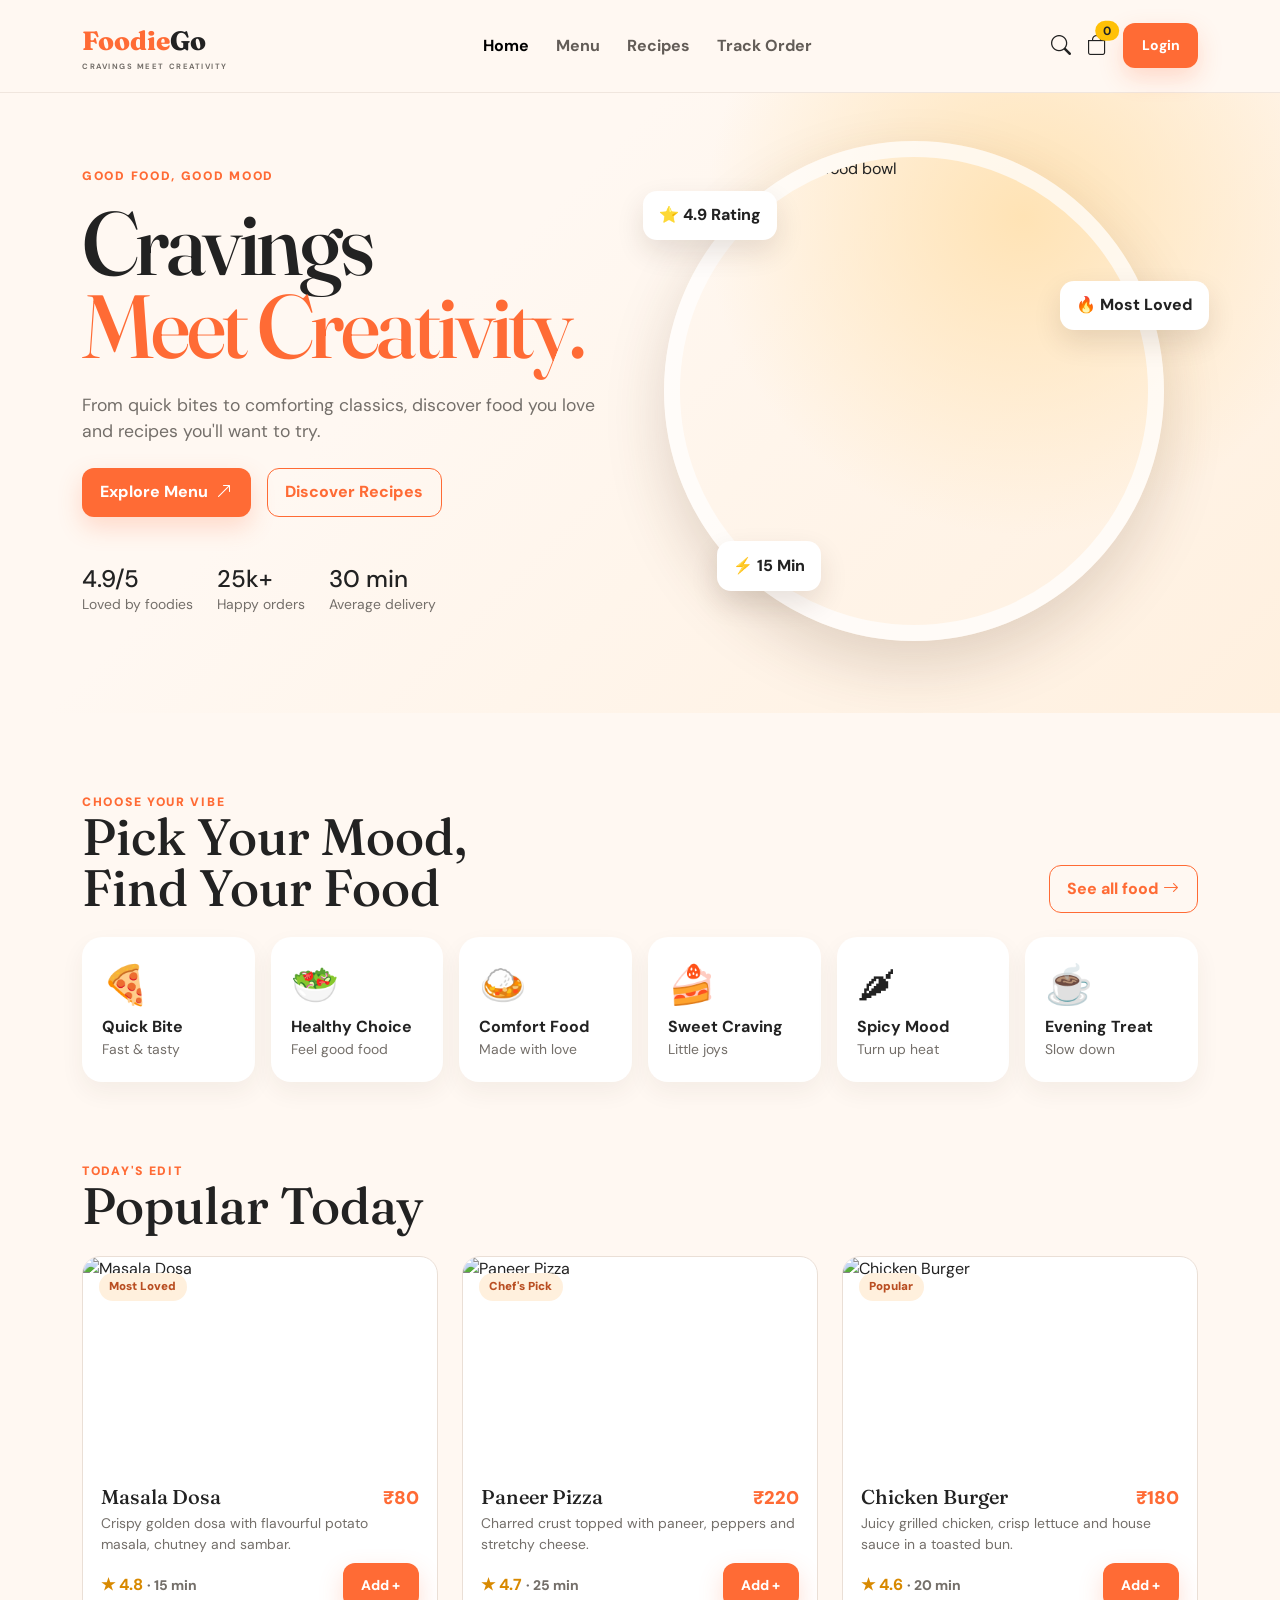
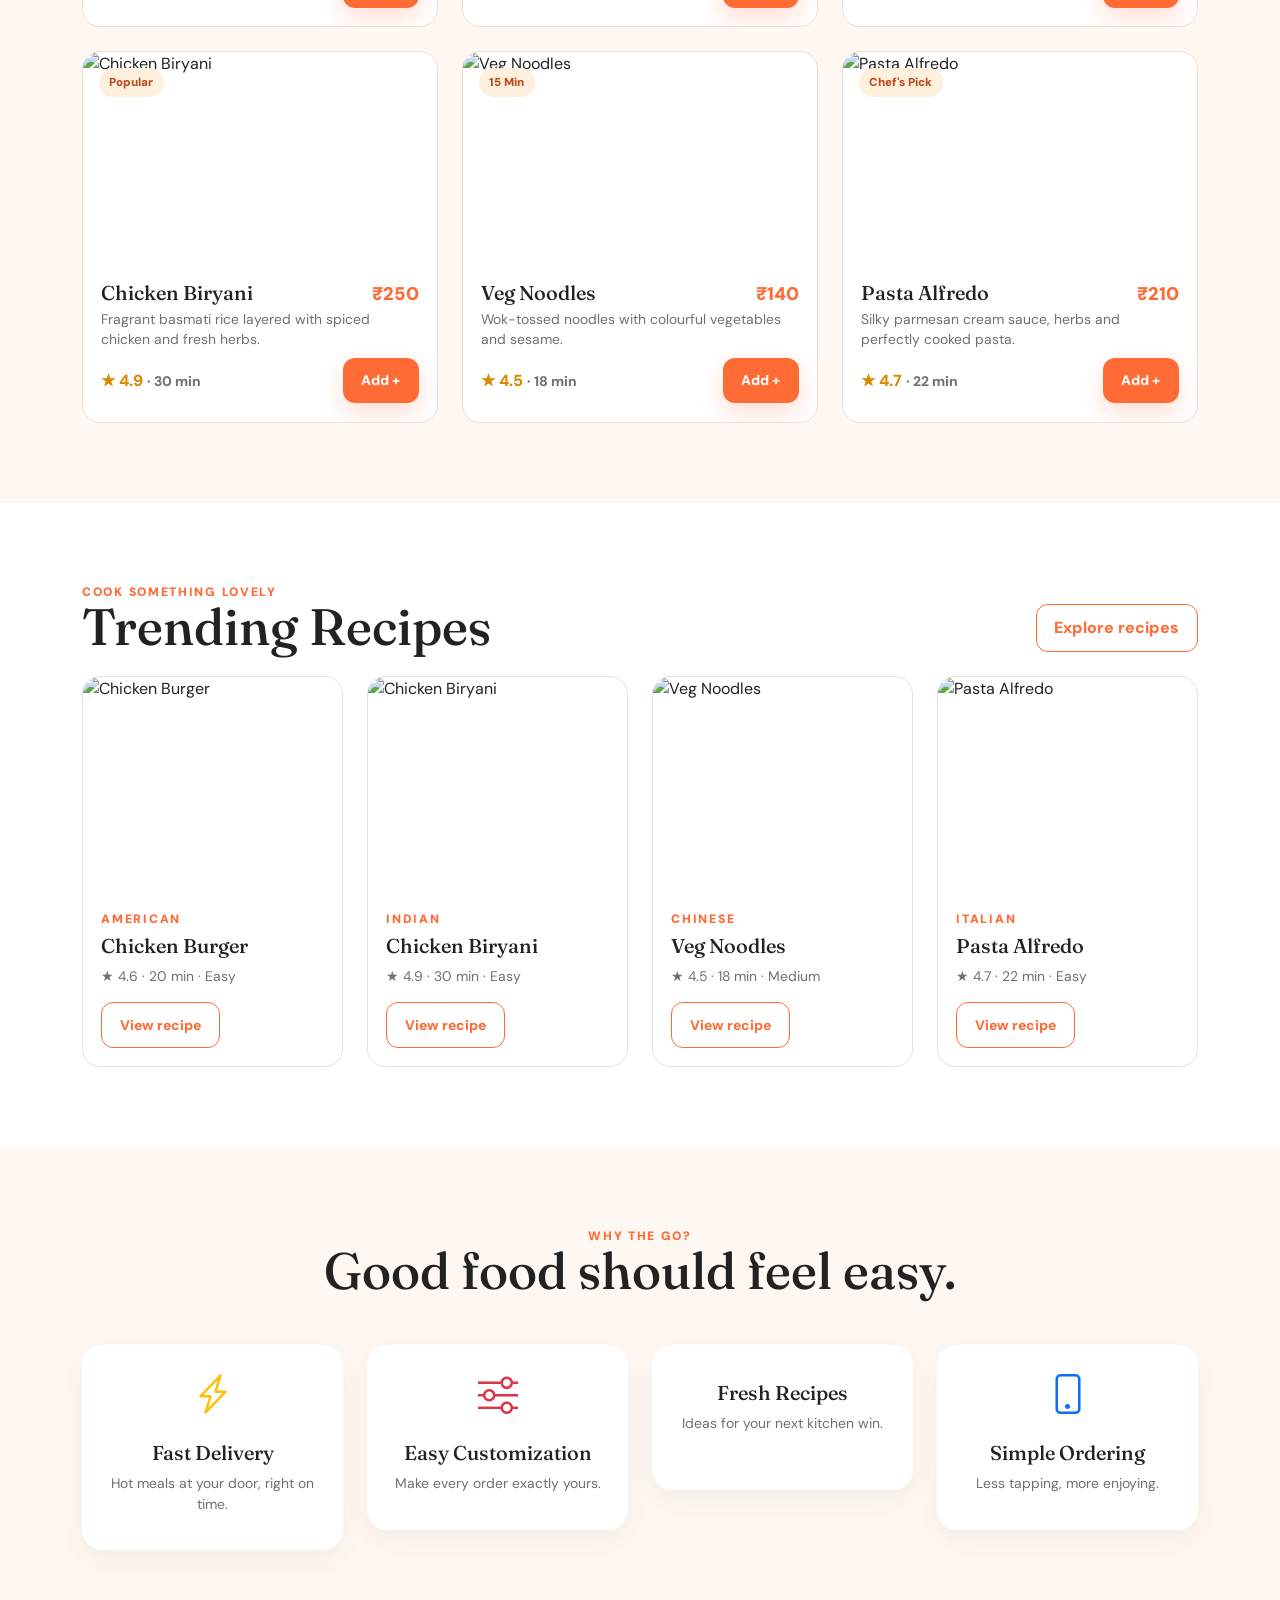
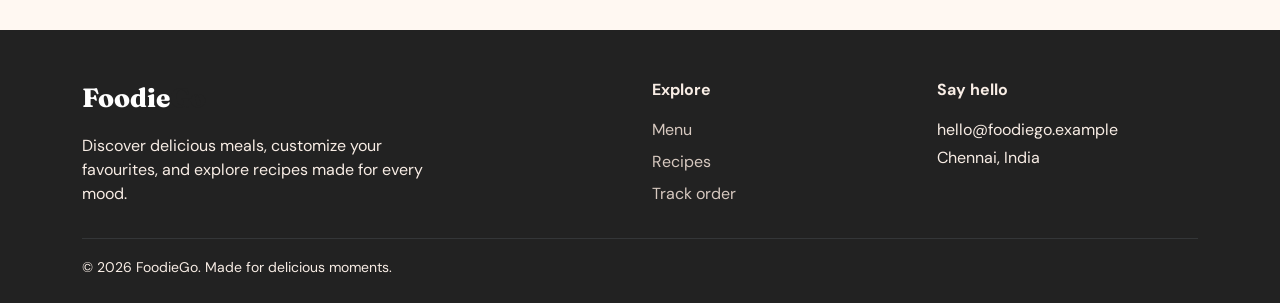
==== index.html @ 3ab52928 "Initial commit - FoodieGo project" ====
<!doctype html>
<html lang="en">

<head>
    <meta charset="utf-8">
    <meta name="viewport" content="width=device-width, initial-scale=1">
    <title>FoodieGo | Cravings Meet Creativity</title>
        <base href="/">
    <link rel="preconnect" href="https://fonts.googleapis.com">
    <link
        href="https://fonts.googleapis.com/css2?family=DM+Sans:wght@400;500;700;800&family=Fraunces:opsz,wght@9..144,600;9..144,800&display=swap"
        rel="stylesheet">
    <link href="https://cdn.jsdelivr.net/npm/bootstrap@5.3.3/dist/css/bootstrap.min.css" rel="stylesheet">
    <link href="https://cdn.jsdelivr.net/npm/bootstrap-icons@1.11.3/font/bootstrap-icons.css" rel="stylesheet">
    <link rel="stylesheet" href="css/style.css">
</head>

<body data-page="home">
    <nav class="navbar navbar-expand-lg sticky-top">
        <div class="container py-2"><a class="navbar-brand brand" href="index.html">Foodie<span>Go</span><small
                    class="d-block text-uppercase"
                    style="font:700 .48rem 'DM Sans';letter-spacing:.2em;color:#746f6a">cravings meet
                    creativity</small></a><button class="navbar-toggler" data-bs-toggle="collapse"
                data-bs-target="#nav"><span class="navbar-toggler-icon"></span></button>
            <div id="nav" class="collapse navbar-collapse">
                <ul class="navbar-nav mx-auto">
                    <li><a class="nav-link active" href="index.html">Home</a></li>
                    <li><a class="nav-link" href="menu.html">Menu</a></li>
                    <li><a class="nav-link" href="recipe.html">Recipes</a></li>
                    <li><a class="nav-link" href="tracking.html">Track Order</a></li>
                </ul>
                <div class="d-flex align-items-center gap-3"><a href="menu.html" aria-label="Search"><i
                            class="bi bi-search fs-5"></i></a><a href="cart.html" class="position-relative"
                        aria-label="Cart"><i class="bi bi-bag fs-5"></i><span
                            class="cart-count position-absolute top-0 start-100 translate-middle badge rounded-pill bg-warning text-dark">0</span></a><a
                        class="btn btn-brand btn-sm" href="login.html">Login</a></div>
            </div>
        </div>
    </nav>
    <main>
        <section class="hero">
            <div class="container py-5">
                <div class="row align-items-center g-5">
                    <div class="col-lg-6">
                        <div class="eyebrow mb-3">Good food, good mood</div>
                        <h1>Cravings<br><em>Meet Creativity.</em></h1>
                        <p class="hero-copy mt-4">From quick bites to comforting classics, discover food you love and
                            recipes you'll want to try.</p>
                        <div class="d-flex flex-wrap gap-3 mt-4"><a class="btn btn-brand" href="menu.html">Explore Menu
                                <i class="bi bi-arrow-up-right ms-1"></i></a><a class="btn btn-outline-brand"
                                href="recipe.html">Discover Recipes</a></div>
                        <div class="d-flex gap-4 mt-5">
                            <div><strong class="h4">4.9/5</strong><small class="d-block meta">Loved by foodies</small>
                            </div>
                            <div><strong class="h4">25k+</strong><small class="d-block meta">Happy orders</small></div>
                            <div><strong class="h4">30 min</strong><small class="d-block meta">Average delivery</small>
                            </div>
                        </div>
                    </div>
                    <div class="col-lg-6">
                        <div class="hero-visual"><img
                                src="https://images.unsplash.com/photo-1547592180-85f173990554?auto=format&fit=crop&w=1000&q=85"
                                alt="Colourful healthy food bowl">
                            <div class="float-card one">⭐ 4.9 Rating</div>
                            <div class="float-card two">🔥 Most Loved</div>
                            <div class="float-card three">⚡ 15 Min</div>
                        </div>
                    </div>
                </div>
            </div>
        </section>
        <section class="section-pad">
            <div class="container">
                <div class="d-flex justify-content-between align-items-end mb-4">
                    <div>
                        <div class="eyebrow">Choose your vibe</div>
                        <h2 class="section-title mb-0">Pick Your Mood,<br>Find Your Food</h2>
                    </div><a class="btn btn-outline-brand d-none d-md-block" href="menu.html">See all food <i
                            class="bi bi-arrow-right"></i></a>
                </div>
                <div class="row g-3">
                    <div class="col-6 col-lg-2"><a class="mood-card d-block" href="menu.html">
                            <div class="mood-icon">🍕</div><strong>Quick Bite</strong><small class="d-block meta">Fast &
                                tasty</small>
                        </a></div>
                    <div class="col-6 col-lg-2"><a class="mood-card d-block" href="menu.html">
                            <div class="mood-icon">🥗</div><strong>Healthy Choice</strong><small
                                class="d-block meta">Feel good food</small>
                        </a></div>
                    <div class="col-6 col-lg-2"><a class="mood-card d-block" href="menu.html">
                            <div class="mood-icon">🍛</div><strong>Comfort Food</strong><small class="d-block meta">Made
                                with love</small>
                        </a></div>
                    <div class="col-6 col-lg-2"><a class="mood-card d-block" href="menu.html">
                            <div class="mood-icon">🍰</div><strong>Sweet Craving</strong><small
                                class="d-block meta">Little joys</small>
                        </a></div>
                    <div class="col-6 col-lg-2"><a class="mood-card d-block" href="menu.html">
                            <div class="mood-icon">🌶</div><strong>Spicy Mood</strong><small class="d-block meta">Turn
                                up heat</small>
                        </a></div>
                    <div class="col-6 col-lg-2"><a class="mood-card d-block" href="menu.html">
                            <div class="mood-icon">☕</div><strong>Evening Treat</strong><small class="d-block meta">Slow
                                down</small>
                        </a></div>
                </div>
            </div>
        </section>
        <section class="section-pad pt-0">
            <div class="container">
                <div class="eyebrow">Today's edit</div>
                <h2 class="section-title mb-4">Popular Today</h2>
                <div id="popular-foods" class="row g-4"></div>
            </div>
        </section>
        <section class="section-pad bg-white">
            <div class="container">
                <div class="d-flex justify-content-between align-items-end mb-4">
                    <div>
                        <div class="eyebrow">Cook something lovely</div>
                        <h2 class="section-title mb-0">Trending Recipes</h2>
                    </div><a href="recipe.html" class="btn btn-outline-brand">Explore recipes</a>
                </div>
                <div id="trending-recipes" class="row g-4"></div>
            </div>
        </section>
        <section class="section-pad">
            <div class="container">
                <div class="text-center mb-5">
                    <div class="eyebrow">Why the go?</div>
                    <h2 class="section-title">Good food should feel easy.</h2>
                </div>
                <div class="row g-4 text-center">
                    <div class="col-md-3">
                        <div class="mood-card"><i class="bi bi-lightning-charge fs-1 text-warning"></i>
                            <h3 class="h5 mt-3">Fast Delivery</h3>
                            <p class="meta">Hot meals at your door, right on time.</p>
                        </div>
                    </div>
                    <div class="col-md-3">
                        <div class="mood-card"><i class="bi bi-sliders fs-1 text-danger"></i>
                            <h3 class="h5 mt-3">Easy Customization</h3>
                            <p class="meta">Make every order exactly yours.</p>
                        </div>
                    </div>
                    <div class="col-md-3">
                        <div class="mood-card"><i class="bi bi-journal-heart fs-1 text-success"></i>
                            <h3 class="h5 mt-3">Fresh Recipes</h3>
                            <p class="meta">Ideas for your next kitchen win.</p>
                        </div>
                    </div>
                    <div class="col-md-3">
                        <div class="mood-card"><i class="bi bi-phone fs-1 text-primary"></i>
                            <h3 class="h5 mt-3">Simple Ordering</h3>
                            <p class="meta">Less tapping, more enjoying.</p>
                        </div>
                    </div>
                </div>
            </div>
        </section>
    </main>
    <footer>
        <div class="container">
            <div class="row g-4">
                <div class="col-md-6">
                    <div class="brand text-white">Foodie<span>Go</span></div>
                    <p class="mt-3 col-lg-8">Discover delicious meals, customize your favourites, and explore recipes
                        made for every mood.</p>
                </div>
                <div class="col-6 col-md-3"><strong>Explore</strong><a class="d-block mt-3" href="menu.html">Menu</a><a
                        class="d-block mt-2" href="recipe.html">Recipes</a><a class="d-block mt-2"
                        href="tracking.html">Track order</a></div>
                <div class="col-6 col-md-3"><strong>Say hello</strong>
                    <p class="mt-3 mb-1">hello@foodiego.example</p>
                    <p>Chennai, India</p>
                </div>
            </div>
            <hr class="border-secondary"><small>© 2026 FoodieGo. Made for delicious moments.</small>
        </div>
    </footer>
    <div class="toast-container position-fixed bottom-0 end-0 p-3">
        <div id="toast" class="toast">
            <div class="toast-body"></div>
        </div>
    </div>
    <script src="https://cdn.jsdelivr.net/npm/bootstrap@5.3.3/dist/js/bootstrap.bundle.min.js"></script>
    <script src="js/script.js"></script>
</body>

</html>
---- css/style.css ----
:root {
  --orange: #ff6b35;
  --gold: #ffb703;
  --ink: #222222;
  --cream: #fff8f2;
  --muted: #746f6a;
  --line: #eadfd6;
  --green: #2a9d67;
}

* { box-sizing: border-box; }
html { scroll-behavior: smooth; }
body { margin: 0; color: var(--ink); background: var(--cream); font-family: 'DM Sans', sans-serif; }
h1,h2,h3,h4,h5,.brand { font-family: 'Fraunces', serif; }
a { color: inherit; text-decoration: none; }
img { max-width: 100%; display: block; }
.navbar { background: rgba(255,248,242,.94); backdrop-filter: blur(14px); border-bottom: 1px solid rgba(234,223,214,.7); }
.brand { font-size: 1.65rem; font-weight: 800; color: var(--orange); }
.brand span { color: var(--ink); }
.nav-link { font-weight: 700; color: #625c57; margin: 0 .35rem; }
.nav-link.active,.nav-link:hover { color: var(--orange); }
.btn-brand { background: var(--orange); color: #fff; border: 0; border-radius: 12px; padding: .75rem 1.15rem; font-weight: 800; box-shadow: 0 10px 24px rgba(255,107,53,.22); transition: .2s; }
.btn-brand:hover { color: #fff; background: #e95725; transform: translateY(-2px); }
.btn-outline-brand { border: 1px solid var(--orange); color: var(--orange); border-radius: 12px; padding: .7rem 1.1rem; font-weight: 800; }
.btn-outline-brand:hover { background: var(--orange); color: white; }
.hero { min-height: 620px; background: radial-gradient(circle at 80% 20%, #ffe3b5 0, transparent 28%), linear-gradient(135deg,#fff8f2 35%,#fff0df); overflow: hidden; }
.hero h1 { font-size: clamp(3.1rem, 7vw, 6.5rem); line-height: .93; letter-spacing: -.04em; }
.hero h1 em { color: var(--orange); font-style: normal; }
.hero-copy { max-width: 560px; color: var(--muted); font-size: 1.1rem; }
.hero-visual { position: relative; max-width: 540px; margin: auto; }
.hero-visual img { width: min(100%, 500px); aspect-ratio: 1; object-fit: cover; border-radius: 50%; border: 16px solid rgba(255,255,255,.7); box-shadow: 0 24px 60px rgba(91,57,30,.18); animation: float 5s ease-in-out infinite; }
.float-card { position: absolute; background: #fff; padding: .8rem 1rem; border-radius: 14px; box-shadow: 0 12px 28px rgba(60,34,16,.12); font-weight: 800; animation: drift 4s ease-in-out infinite; }
.float-card.one { top: 10%; left: -4%; }.float-card.two { right: -2%; top: 28%; animation-delay: .6s; }.float-card.three { bottom: 10%; left: 10%; animation-delay: 1.1s; }
.section-pad { padding: 5rem 0; }.eyebrow { color: var(--orange); text-transform: uppercase; letter-spacing: .14em; font-size: .76rem; font-weight: 900; }
.section-title { font-size: clamp(2rem,4vw,3.3rem); line-height: 1; }
.mood-card { border: 0; min-height: 145px; padding: 1.25rem; border-radius: 20px; background: #fff; box-shadow: 0 10px 24px rgba(67,43,27,.06); transition: .25s; }
.mood-card:hover { transform: translateY(-6px); box-shadow: 0 16px 32px rgba(67,43,27,.12); }.mood-icon { font-size: 2.4rem; }
.food-card,.recipe-card { height: 100%; overflow: hidden; border: 1px solid var(--line); border-radius: 18px; background: #fff; transition: .25s; }
.food-card:hover,.recipe-card:hover { transform: translateY(-5px); box-shadow: 0 18px 35px rgba(69,44,29,.12); }.food-card img,.recipe-card img { width: 100%; height: 210px; object-fit: cover; transition: .35s; }.food-card:hover img,.recipe-card:hover img { transform: scale(1.05); }
.add-food { position: relative; z-index: 2; }
.card-body { padding: 1.15rem; }.price { color: var(--orange); font-size: 1.15rem; font-weight: 900; }.rating { color: #d88900; font-weight: 800; }.meta { color: var(--muted); font-size: .87rem; }
.badge-soft { background: #fff0dd; color: #b94e22; border-radius: 99px; padding: .35rem .65rem; font-size: .72rem; font-weight: 900; }
.page-head { padding: 5.5rem 0 3rem; background: linear-gradient(120deg,#fff0df,#fff8f2); }.search-box { background: white; border: 1px solid var(--line); border-radius: 14px; padding: .85rem 1rem; box-shadow: 0 8px 20px rgba(69,44,29,.05); }
.search-box input { border: 0; outline: 0; width: 100%; background: transparent; }.filter-btn { border: 1px solid var(--line); background: white; color: #5f5852; border-radius: 99px; padding: .55rem 1rem; font-weight: 800; }.filter-btn.active,.filter-btn:hover { background: var(--ink); color: white; border-color: var(--ink); }
.detail-image { border-radius: 24px; width: 100%; max-height: 540px; object-fit: cover; }.detail-panel { padding: 1rem 0 1rem 2rem; }.ingredient { background: white; border: 1px solid var(--line); padding: .7rem .9rem; border-radius: 10px; }
.customizer,.summary-box,.auth-card { background: white; border: 1px solid var(--line); border-radius: 20px; padding: 1.5rem; box-shadow: 0 12px 30px rgba(67,43,27,.06); }.choice { display: flex; align-items: center; justify-content: space-between; border: 1px solid var(--line); padding: .8rem 1rem; border-radius: 12px; margin: .5rem 0; cursor: pointer; }.choice:has(input:checked) { border-color: var(--orange); background: #fff4eb; }.choice input { accent-color: var(--orange); }
.cart-item { background: white; border-bottom: 1px solid var(--line); padding: 1rem 0; }.cart-item img { width: 82px; height: 82px; object-fit: cover; border-radius: 12px; }.qty-control { display: inline-flex; align-items: center; border: 1px solid var(--line); border-radius: 10px; overflow: hidden; }.qty-control button { border: 0; background: white; padding: .35rem .65rem; }.qty-control span { min-width: 28px; text-align: center; }
.timeline { position: relative; display: grid; gap: 1.1rem; }.timeline:before { content:''; position:absolute; left: 17px; top: 20px; bottom: 20px; width: 3px; background: var(--line); }.step { display: flex; gap: 1rem; align-items: center; position: relative; }.step-dot { width: 36px; height: 36px; border-radius: 50%; display: grid; place-items: center; background: #fff; border: 3px solid var(--line); z-index: 1; font-weight: 900; }.step.done .step-dot { background: var(--green); border-color: var(--green); color: white; }.step.current .step-dot { background: var(--gold); border-color: var(--gold); }
.map-art { min-height: 310px; overflow: hidden; position: relative; border-radius: 20px; background-color: #e9f2df; background-image: linear-gradient(32deg,transparent 45%,#c0d3b1 46%,#c0d3b1 48%,transparent 49%),linear-gradient(110deg,transparent 45%,#c0d3b1 46%,#c0d3b1 48%,transparent 49%); }.map-road { position:absolute; height: 24px; width: 120%; background:#fff; transform: rotate(-20deg); top: 45%; left:-10%; box-shadow:0 0 0 5px #d6e1cc; }.map-pin { position:absolute; top:42%; left:52%; color:var(--orange); font-size:2.5rem; }.bike { position:absolute; top:57%; left:22%; color:var(--ink); font-size:2rem; animation: ride 5s linear infinite; }
.auth-wrap { min-height: calc(100vh - 76px); display:grid; place-items:center; padding: 4rem 0; background: radial-gradient(circle at 10% 20%,#ffd29a,transparent 24%),#fff8f2; }.form-control { border-radius: 10px; border-color: var(--line); padding: .75rem 1rem; }.form-control:focus { border-color: var(--orange); box-shadow: 0 0 0 .2rem rgba(255,107,53,.12); }
footer { background: var(--ink); color: #f8ede5; padding: 3rem 0 1.5rem; } footer a { color: #d7c9c0; } footer a:hover { color: white; }.toast-container { z-index: 1090; }
.fade-up { animation: fadeUp .7s both; } @keyframes fadeUp { from { opacity:0; transform:translateY(16px); } to { opacity:1; transform:none; } } @keyframes float { 50% { transform: translateY(-10px) rotate(1deg); } } @keyframes drift { 50% { transform: translateY(-7px); } } @keyframes ride { from { left: 15%; } to { left: 82%; } }
@media(max-width: 991px) { .detail-panel { padding-left: 0; margin-top: 1rem; }.hero { min-height: auto; padding: 4rem 0; }.float-card.one { left: 0; } }
@media(max-width: 575px) { .section-pad { padding: 3.5rem 0; }.hero h1 { font-size: 3.5rem; }.float-card { font-size: .78rem; padding: .55rem .7rem; }.float-card.one { left: -2%; }.float-card.two { right: -2%; }.detail-image { max-height: 330px; } }
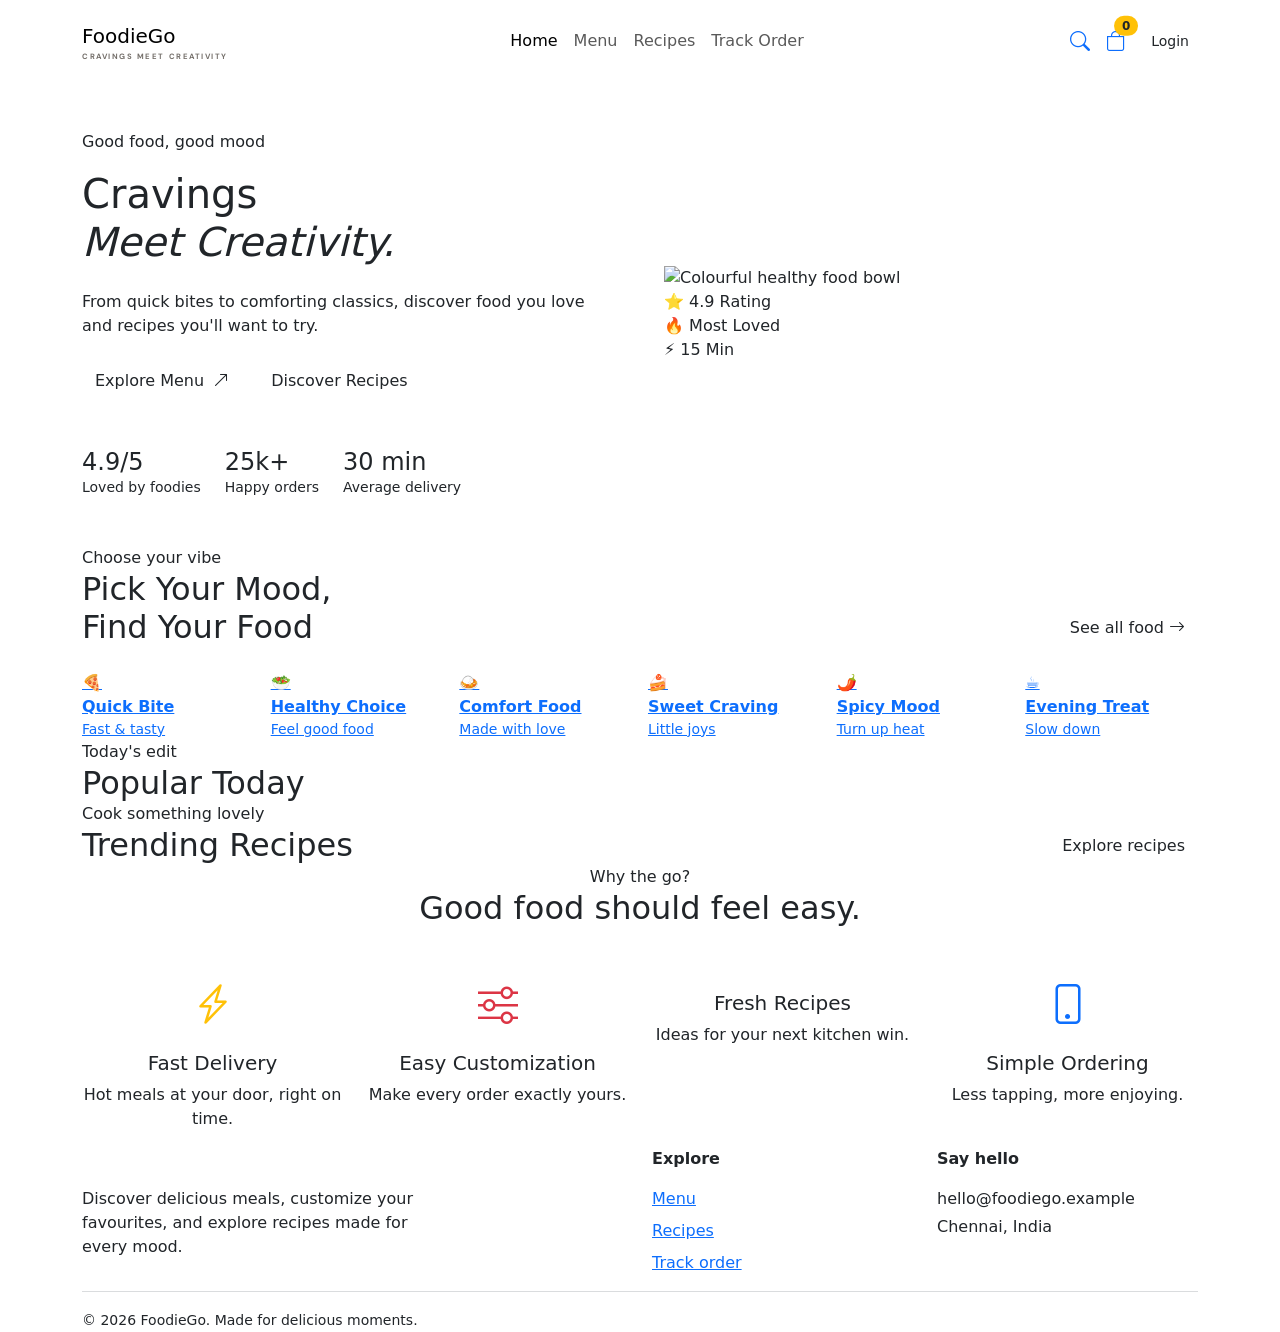
==== commit 3094654a: "Fix GitHub Pages CSS and JavaScript paths" ====
--- a/index.html
+++ b/index.html
@@ -12,7 +12,7 @@
         rel="stylesheet">
     <link href="https://cdn.jsdelivr.net/npm/bootstrap@5.3.3/dist/css/bootstrap.min.css" rel="stylesheet">
     <link href="https://cdn.jsdelivr.net/npm/bootstrap-icons@1.11.3/font/bootstrap-icons.css" rel="stylesheet">
-    <link rel="stylesheet" href="css/style.css">
+    <link rel="stylesheet" href="/FoodieGo/css/style.css">
 </head>
 
 <body data-page="home">
@@ -184,7 +184,7 @@
         </div>
     </div>
     <script src="https://cdn.jsdelivr.net/npm/bootstrap@5.3.3/dist/js/bootstrap.bundle.min.js"></script>
-    <script src="js/script.js"></script>
+    <script src="/FoodieGo/js/script.js"></script>
 </body>
 
 </html>
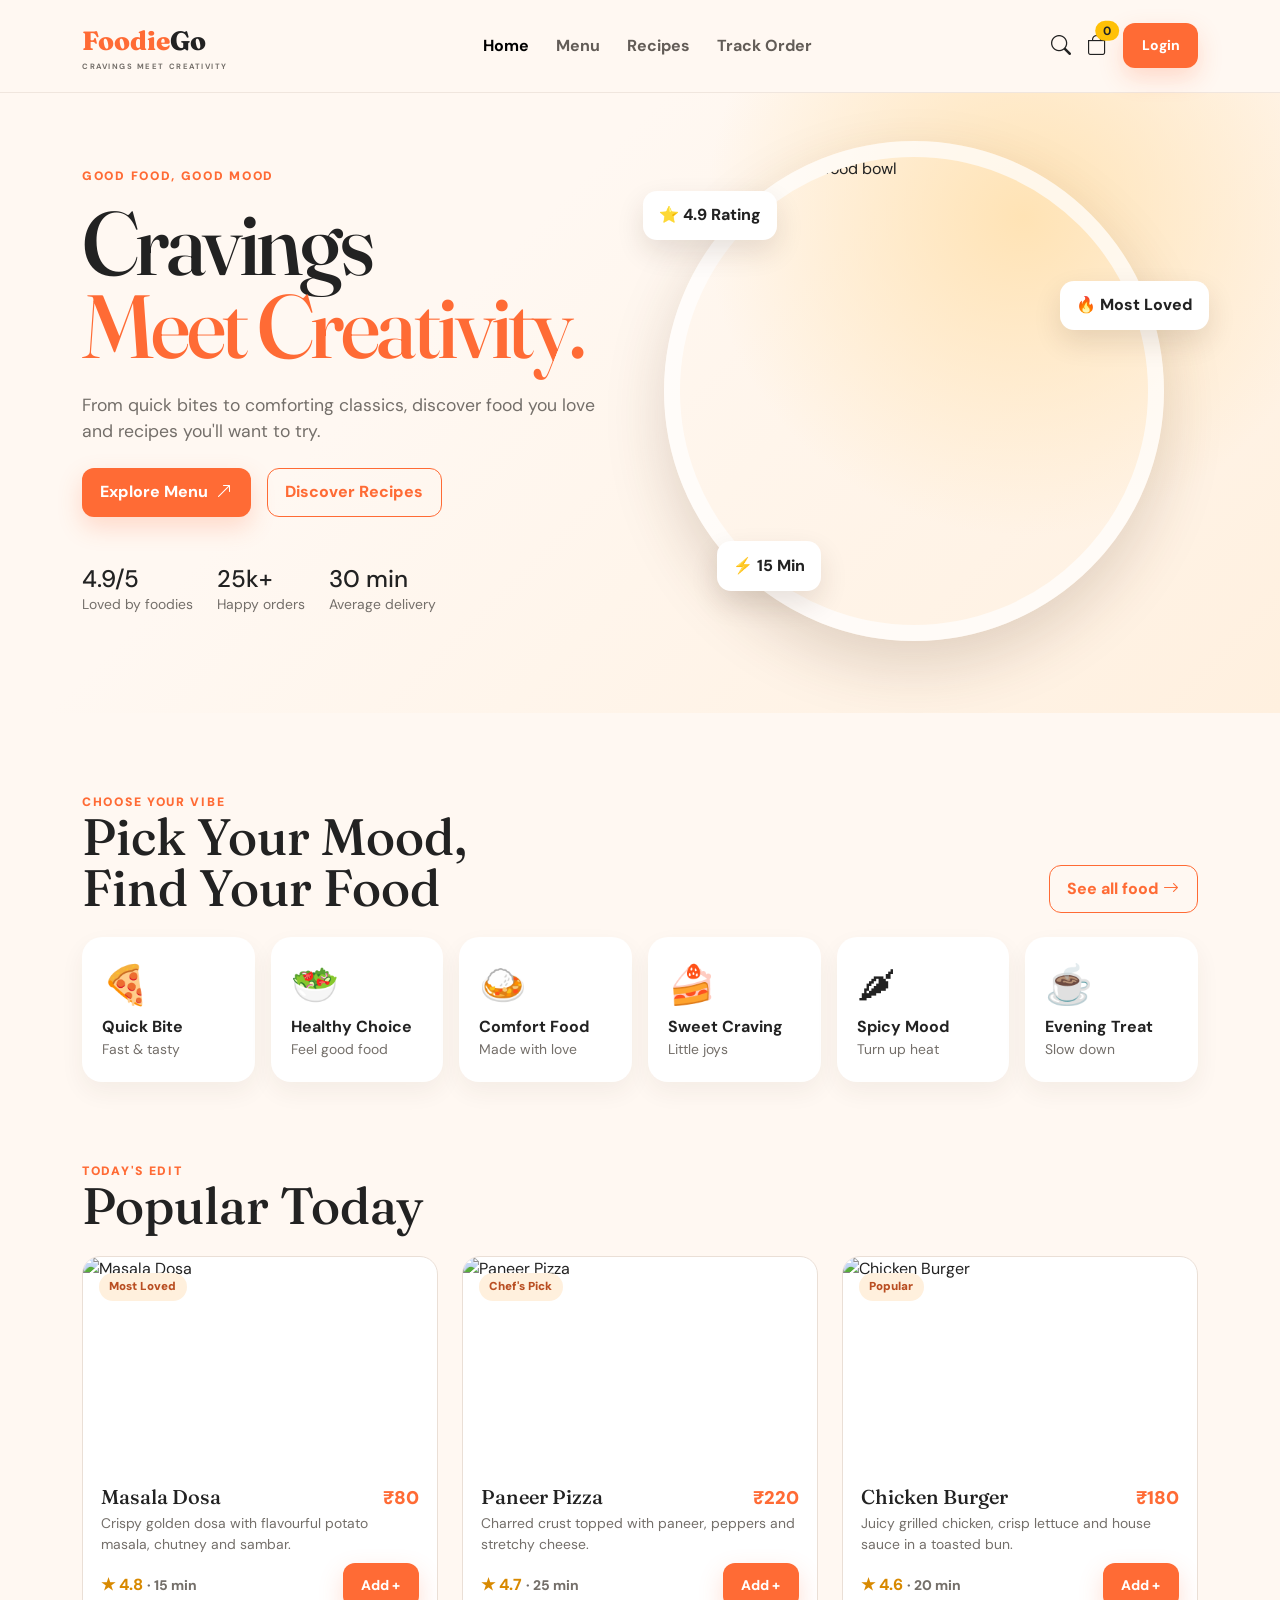
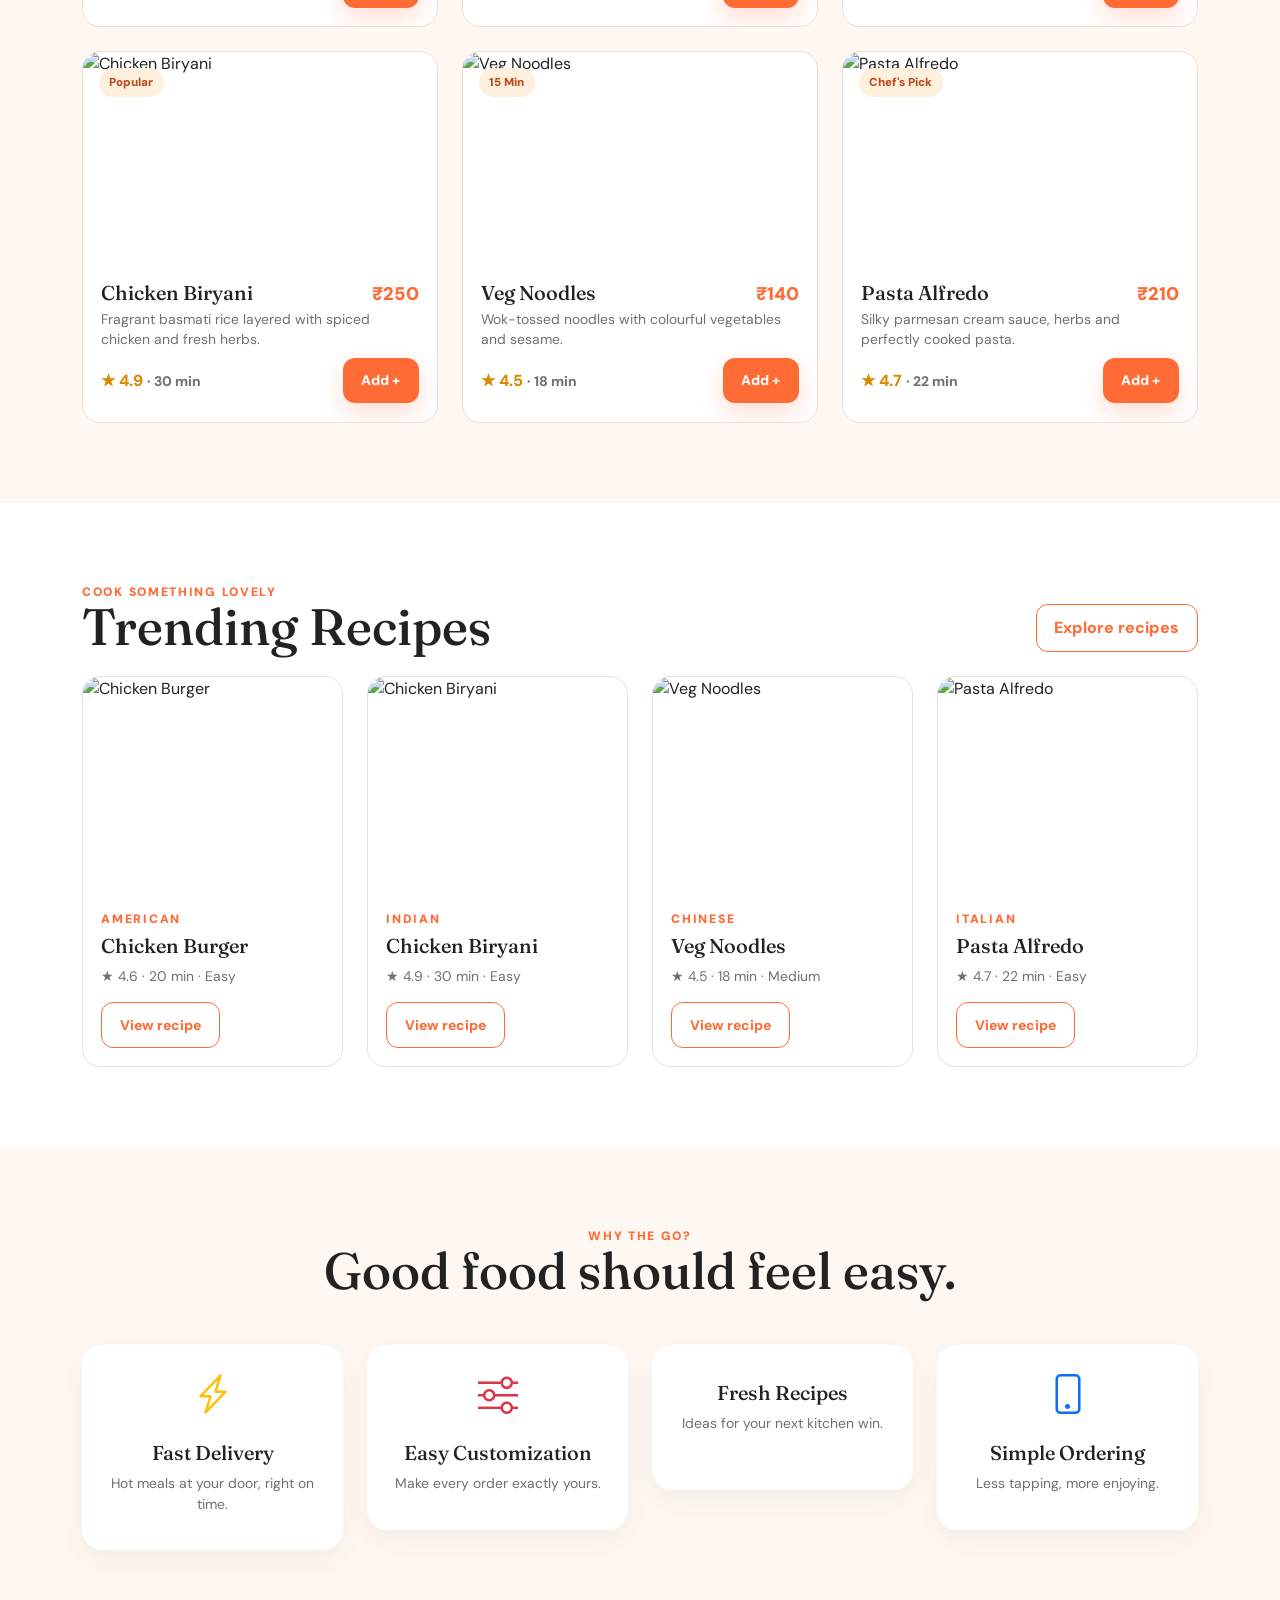
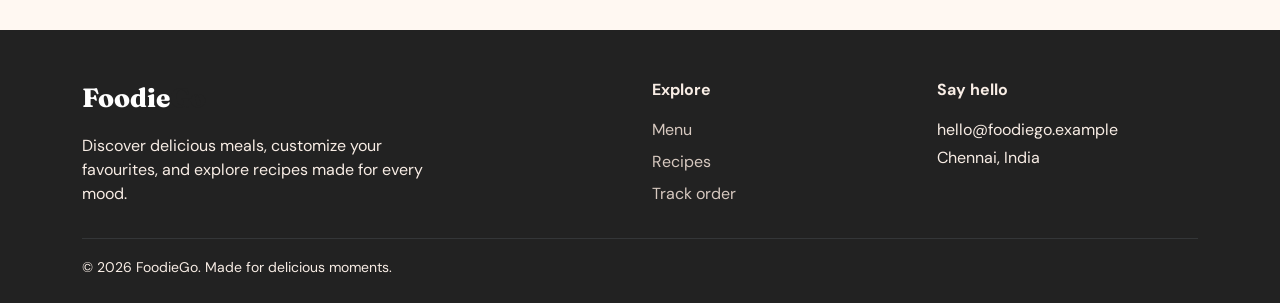
==== commit fd66ac5d: "Updated FoodieGo project" ====
--- a/index.html
+++ b/index.html
@@ -12,7 +12,7 @@
         rel="stylesheet">
     <link href="https://cdn.jsdelivr.net/npm/bootstrap@5.3.3/dist/css/bootstrap.min.css" rel="stylesheet">
     <link href="https://cdn.jsdelivr.net/npm/bootstrap-icons@1.11.3/font/bootstrap-icons.css" rel="stylesheet">
-    <link rel="stylesheet" href="/FoodieGo/css/style.css">
+    <link rel="stylesheet" href="css/style.css">
 </head>
 
 <body data-page="home">
@@ -184,7 +184,7 @@
         </div>
     </div>
     <script src="https://cdn.jsdelivr.net/npm/bootstrap@5.3.3/dist/js/bootstrap.bundle.min.js"></script>
-    <script src="/FoodieGo/js/script.js"></script>
+    <script src="js/script.js"></script>
 </body>
 
 </html>
--- a/css/style.css
+++ b/css/style.css
@@ -0,0 +1,54 @@
+:root {
+  --orange: #ff6b35;
+  --gold: #ffb703;
+  --ink: #222222;
+  --cream: #fff8f2;
+  --muted: #746f6a;
+  --line: #eadfd6;
+  --green: #2a9d67;
+}
+
+* { box-sizing: border-box; }
+html { scroll-behavior: smooth; }
+body { margin: 0; color: var(--ink); background: var(--cream); font-family: 'DM Sans', sans-serif; }
+h1,h2,h3,h4,h5,.brand { font-family: 'Fraunces', serif; }
+a { color: inherit; text-decoration: none; }
+img { max-width: 100%; display: block; }
+.navbar { background: rgba(255,248,242,.94); backdrop-filter: blur(14px); border-bottom: 1px solid rgba(234,223,214,.7); }
+.brand { font-size: 1.65rem; font-weight: 800; color: var(--orange); }
+.brand span { color: var(--ink); }
+.nav-link { font-weight: 700; color: #625c57; margin: 0 .35rem; }
+.nav-link.active,.nav-link:hover { color: var(--orange); }
+.btn-brand { background: var(--orange); color: #fff; border: 0; border-radius: 12px; padding: .75rem 1.15rem; font-weight: 800; box-shadow: 0 10px 24px rgba(255,107,53,.22); transition: .2s; }
+.btn-brand:hover { color: #fff; background: #e95725; transform: translateY(-2px); }
+.btn-outline-brand { border: 1px solid var(--orange); color: var(--orange); border-radius: 12px; padding: .7rem 1.1rem; font-weight: 800; }
+.btn-outline-brand:hover { background: var(--orange); color: white; }
+.hero { min-height: 620px; background: radial-gradient(circle at 80% 20%, #ffe3b5 0, transparent 28%), linear-gradient(135deg,#fff8f2 35%,#fff0df); overflow: hidden; }
+.hero h1 { font-size: clamp(3.1rem, 7vw, 6.5rem); line-height: .93; letter-spacing: -.04em; }
+.hero h1 em { color: var(--orange); font-style: normal; }
+.hero-copy { max-width: 560px; color: var(--muted); font-size: 1.1rem; }
+.hero-visual { position: relative; max-width: 540px; margin: auto; }
+.hero-visual img { width: min(100%, 500px); aspect-ratio: 1; object-fit: cover; border-radius: 50%; border: 16px solid rgba(255,255,255,.7); box-shadow: 0 24px 60px rgba(91,57,30,.18); animation: float 5s ease-in-out infinite; }
+.float-card { position: absolute; background: #fff; padding: .8rem 1rem; border-radius: 14px; box-shadow: 0 12px 28px rgba(60,34,16,.12); font-weight: 800; animation: drift 4s ease-in-out infinite; }
+.float-card.one { top: 10%; left: -4%; }.float-card.two { right: -2%; top: 28%; animation-delay: .6s; }.float-card.three { bottom: 10%; left: 10%; animation-delay: 1.1s; }
+.section-pad { padding: 5rem 0; }.eyebrow { color: var(--orange); text-transform: uppercase; letter-spacing: .14em; font-size: .76rem; font-weight: 900; }
+.section-title { font-size: clamp(2rem,4vw,3.3rem); line-height: 1; }
+.mood-card { border: 0; min-height: 145px; padding: 1.25rem; border-radius: 20px; background: #fff; box-shadow: 0 10px 24px rgba(67,43,27,.06); transition: .25s; }
+.mood-card:hover { transform: translateY(-6px); box-shadow: 0 16px 32px rgba(67,43,27,.12); }.mood-icon { font-size: 2.4rem; }
+.food-card,.recipe-card { height: 100%; overflow: hidden; border: 1px solid var(--line); border-radius: 18px; background: #fff; transition: .25s; }
+.food-card:hover,.recipe-card:hover { transform: translateY(-5px); box-shadow: 0 18px 35px rgba(69,44,29,.12); }.food-card img,.recipe-card img { width: 100%; height: 210px; object-fit: cover; transition: .35s; }.food-card:hover img,.recipe-card:hover img { transform: scale(1.05); }
+.add-food { position: relative; z-index: 2; }
+.card-body { padding: 1.15rem; }.price { color: var(--orange); font-size: 1.15rem; font-weight: 900; }.rating { color: #d88900; font-weight: 800; }.meta { color: var(--muted); font-size: .87rem; }
+.badge-soft { background: #fff0dd; color: #b94e22; border-radius: 99px; padding: .35rem .65rem; font-size: .72rem; font-weight: 900; }
+.page-head { padding: 5.5rem 0 3rem; background: linear-gradient(120deg,#fff0df,#fff8f2); }.search-box { background: white; border: 1px solid var(--line); border-radius: 14px; padding: .85rem 1rem; box-shadow: 0 8px 20px rgba(69,44,29,.05); }
+.search-box input { border: 0; outline: 0; width: 100%; background: transparent; }.filter-btn { border: 1px solid var(--line); background: white; color: #5f5852; border-radius: 99px; padding: .55rem 1rem; font-weight: 800; }.filter-btn.active,.filter-btn:hover { background: var(--ink); color: white; border-color: var(--ink); }
+.detail-image { border-radius: 24px; width: 100%; max-height: 540px; object-fit: cover; }.detail-panel { padding: 1rem 0 1rem 2rem; }.ingredient { background: white; border: 1px solid var(--line); padding: .7rem .9rem; border-radius: 10px; }
+.customizer,.summary-box,.auth-card { background: white; border: 1px solid var(--line); border-radius: 20px; padding: 1.5rem; box-shadow: 0 12px 30px rgba(67,43,27,.06); }.choice { display: flex; align-items: center; justify-content: space-between; border: 1px solid var(--line); padding: .8rem 1rem; border-radius: 12px; margin: .5rem 0; cursor: pointer; }.choice:has(input:checked) { border-color: var(--orange); background: #fff4eb; }.choice input { accent-color: var(--orange); }
+.cart-item { background: white; border-bottom: 1px solid var(--line); padding: 1rem 0; }.cart-item img { width: 82px; height: 82px; object-fit: cover; border-radius: 12px; }.qty-control { display: inline-flex; align-items: center; border: 1px solid var(--line); border-radius: 10px; overflow: hidden; }.qty-control button { border: 0; background: white; padding: .35rem .65rem; }.qty-control span { min-width: 28px; text-align: center; }
+.timeline { position: relative; display: grid; gap: 1.1rem; }.timeline:before { content:''; position:absolute; left: 17px; top: 20px; bottom: 20px; width: 3px; background: var(--line); }.step { display: flex; gap: 1rem; align-items: center; position: relative; }.step-dot { width: 36px; height: 36px; border-radius: 50%; display: grid; place-items: center; background: #fff; border: 3px solid var(--line); z-index: 1; font-weight: 900; }.step.done .step-dot { background: var(--green); border-color: var(--green); color: white; }.step.current .step-dot { background: var(--gold); border-color: var(--gold); }
+.map-art { min-height: 310px; overflow: hidden; position: relative; border-radius: 20px; background-color: #e9f2df; background-image: linear-gradient(32deg,transparent 45%,#c0d3b1 46%,#c0d3b1 48%,transparent 49%),linear-gradient(110deg,transparent 45%,#c0d3b1 46%,#c0d3b1 48%,transparent 49%); }.map-road { position:absolute; height: 24px; width: 120%; background:#fff; transform: rotate(-20deg); top: 45%; left:-10%; box-shadow:0 0 0 5px #d6e1cc; }.map-pin { position:absolute; top:42%; left:52%; color:var(--orange); font-size:2.5rem; }.bike { position:absolute; top:57%; left:22%; color:var(--ink); font-size:2rem; animation: ride 5s linear infinite; }
+.auth-wrap { min-height: calc(100vh - 76px); display:grid; place-items:center; padding: 4rem 0; background: radial-gradient(circle at 10% 20%,#ffd29a,transparent 24%),#fff8f2; }.form-control { border-radius: 10px; border-color: var(--line); padding: .75rem 1rem; }.form-control:focus { border-color: var(--orange); box-shadow: 0 0 0 .2rem rgba(255,107,53,.12); }
+footer { background: var(--ink); color: #f8ede5; padding: 3rem 0 1.5rem; } footer a { color: #d7c9c0; } footer a:hover { color: white; }.toast-container { z-index: 1090; }
+.fade-up { animation: fadeUp .7s both; } @keyframes fadeUp { from { opacity:0; transform:translateY(16px); } to { opacity:1; transform:none; } } @keyframes float { 50% { transform: translateY(-10px) rotate(1deg); } } @keyframes drift { 50% { transform: translateY(-7px); } } @keyframes ride { from { left: 15%; } to { left: 82%; } }
+@media(max-width: 991px) { .detail-panel { padding-left: 0; margin-top: 1rem; }.hero { min-height: auto; padding: 4rem 0; }.float-card.one { left: 0; } }
+@media(max-width: 575px) { .section-pad { padding: 3.5rem 0; }.hero h1 { font-size: 3.5rem; }.float-card { font-size: .78rem; padding: .55rem .7rem; }.float-card.one { left: -2%; }.float-card.two { right: -2%; }.detail-image { max-height: 330px; } }
